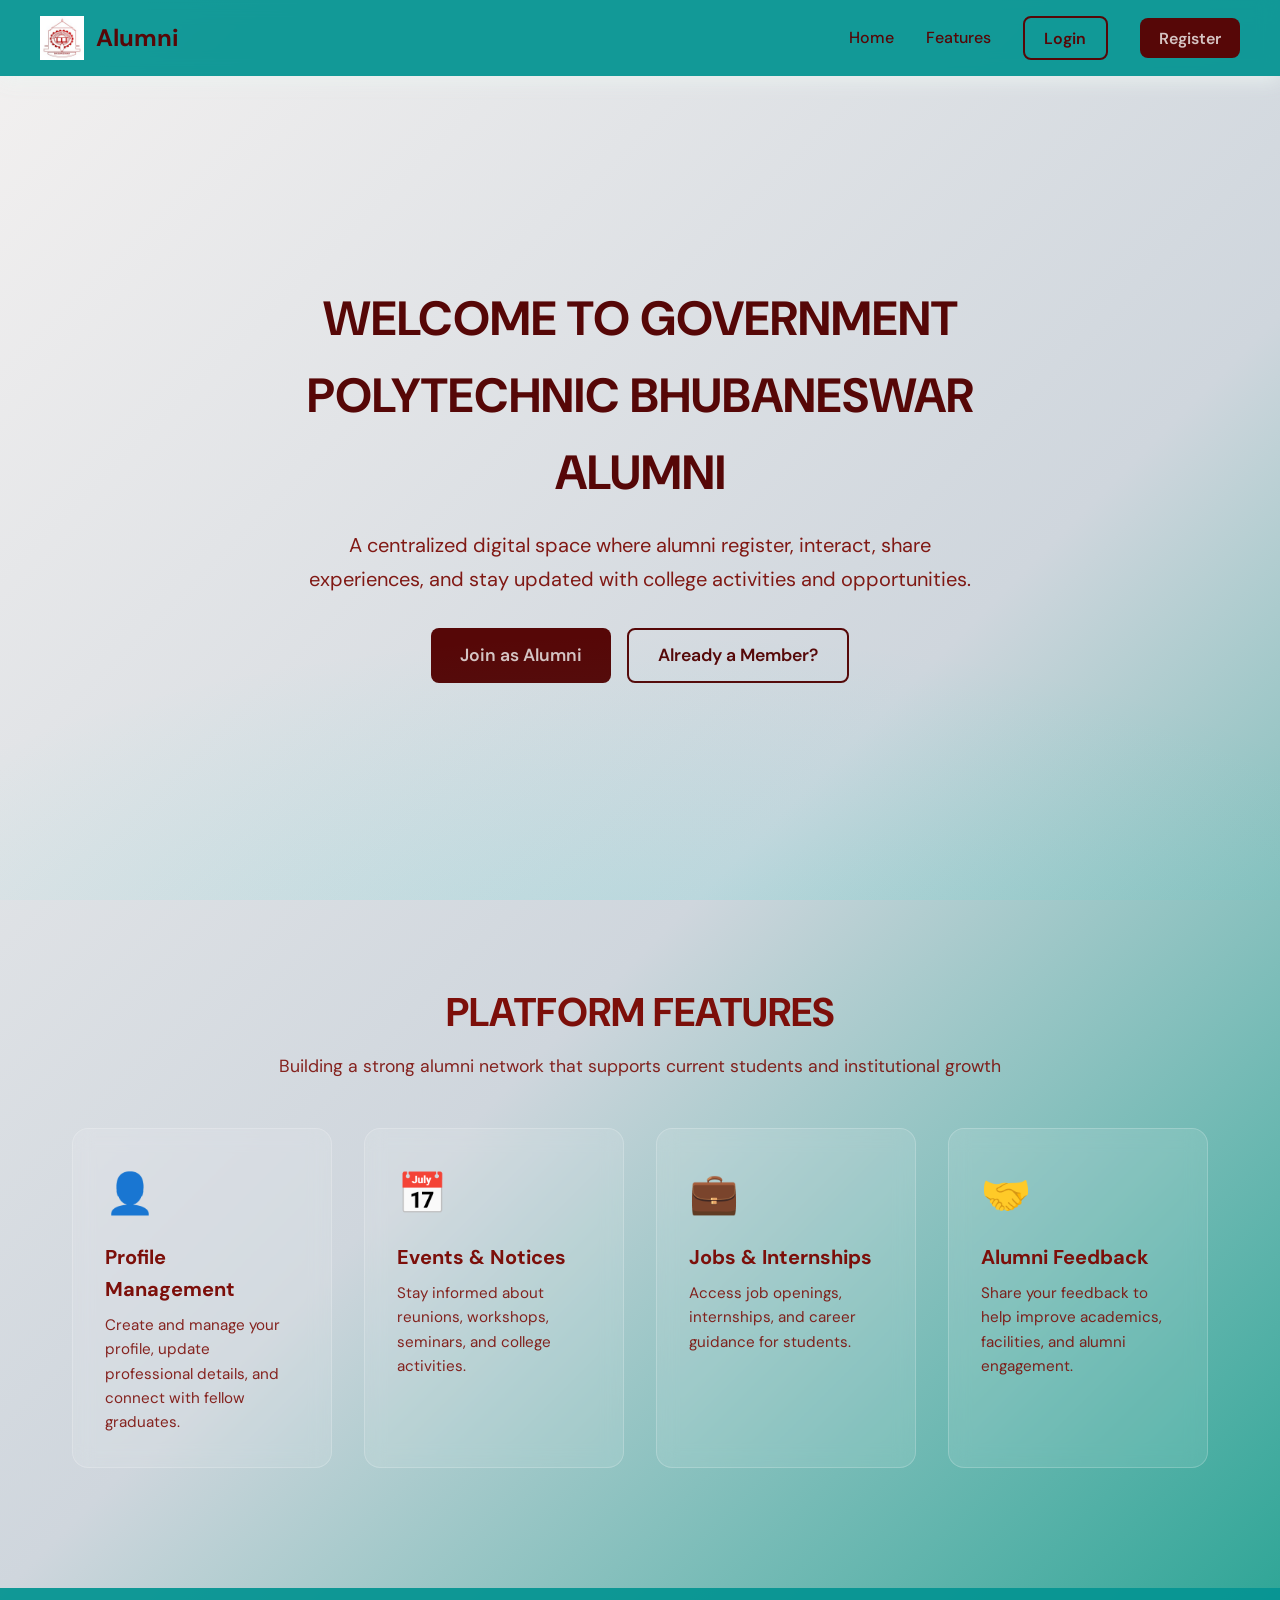
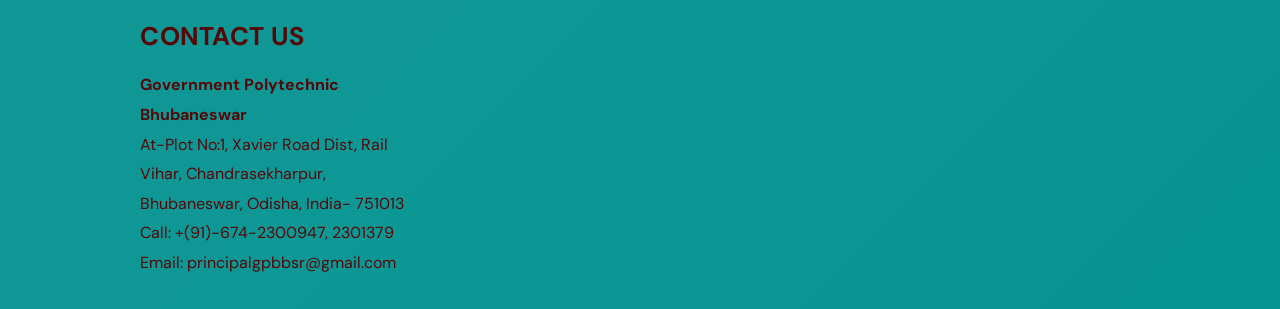
==== admin.html @ 73296e48 "first commit" ====
<!DOCTYPE html>
<html lang="en">
<head>
    <meta charset="UTF-8">
    <meta name="viewport" content="width=device-width, initial-scale=1.0">
    <title>Admin Panel | College Alumni Page</title>
    <link rel="stylesheet" href="styles.css">
</head>
<body>
    <nav class="navbar">
        <div class="nav-container">
            <a href="index.html" class="logo">Alumni Admin</a>
            <ul class="nav-links">
                <li><a href="index.html">Home</a></li>
                <li><button class="btn btn-outline logout-btn-nav" id="logoutBtn">Logout</button></li>
            </ul>
        </div>
    </nav>

    <header class="page-header">
        <h1>Admin Control Panel</h1>
        <p>Manage alumni, events, and job postings</p>
    </header>

    <div class="dashboard-nav tabs">
        <button class="tab-btn active" data-tab="pending">Pending Registrations</button>
        <button class="tab-btn" data-tab="alumni">Manage Alumni</button>
        <button class="tab-btn" data-tab="addEvent">Post Event</button>
        <button class="tab-btn" data-tab="addJob">Post Job</button>
    </div>

    <!-- Pending Registrations -->
    <section id="pending" class="content-section tab-content active">
        <h2>Pending Alumni Registrations</h2>
        <div id="pendingList"></div>
    </section>

    <!-- Manage Alumni -->
    <section id="alumni" class="content-section tab-content">
        <h2>Manage Alumni</h2>
        <input
            type="text"
            class="search-box admin-nav-search"
            id="adminNavSearch"
            placeholder="Search by name, email, company/college, batch year"
        >
        <div id="adminAlumniList" class="alumni-grid"></div>
    </section>

    <!-- Post Event -->
    <section id="addEvent" class="content-section tab-content">
        <h2>Post Event / Notice</h2>
        <div class="card">
            <form id="eventForm">
                <div class="form-group">
                    <label>Title</label>
                    <input type="text" id="eventTitle" required placeholder="Event or notice title">
                </div>
                <div class="form-group">
                    <label>Description</label>
                    <textarea id="eventDesc" rows="4" required placeholder="Event details..."></textarea>
                </div>
                <div class="form-row">
                    <div class="form-group">
                        <label>Date</label>
                        <input type="date" id="eventDate">
                    </div>
                    <div class="form-group">
                        <label>Type</label>
                        <select id="eventType">
                            <option value="event">Event</option>
                            <option value="notice">Notice</option>
                        </select>
                    </div>
                </div>
                <button type="submit" class="btn btn-primary">Publish</button>
            </form>
        </div>
    </section>

    <!-- Post Job -->
    <section id="addJob" class="content-section tab-content">
        <h2>Post Job / Internship</h2>
        <div class="card">
            <form id="jobForm">
                <div class="form-group">
                    <label>Title</label>
                    <input type="text" id="jobTitle" required placeholder="Job or internship title">
                </div>
                <div class="form-group">
                    <label>Company</label>
                    <input type="text" id="jobCompany" required placeholder="Company name">
                </div>
                <div class="form-group">
                    <label>Description</label>
                    <textarea id="jobDesc" rows="4" required placeholder="Job description and requirements..."></textarea>
                </div>
                <div class="form-row">
                    <div class="form-group">
                        <label>Type</label>
                        <select id="jobType">
                            <option value="job">Full-time Job</option>
                            <option value="internship">Internship</option>
                        </select>
                    </div>
                    <div class="form-group">
                        <label>Contact Email</label>
                        <input type="email" id="jobContact" placeholder="Apply at">
                    </div>
                </div>
                <button type="submit" class="btn btn-primary">Post</button>
            </form>
        </div>
    </section>

    <footer class="contact-footer">
        <div class="contact-footer-inner">
            <div class="contact-footer-text">
                <h3>CONTACT US</h3>
                <p class="contact-line"><strong>Government Polytechnic</strong></p>
                <p class="contact-line">Bhubaneswar</p>
                <p class="contact-line">At-Plot No: 1 Xavier Road Dist, Rail</p>
                <p class="contact-line">Vihar, Chandrasekharpur,</p>
                <p class="contact-line">Bhubaneswar, Odisha, India- 751013</p>
                <p class="contact-line">Call: + (91)-674-2300947, 2301379</p>
                <p class="contact-line">Email: principalpgpbbsr@gmail.com</p>
            </div>
        </div>
    </footer>

    <script src="data.js"></script>
    <script src="app.js"></script>
    <script>
        document.addEventListener('DOMContentLoaded', function() {
            if (!auth.isAdmin()) {
                window.location.href = 'index.html';
                return;
            }
            loadAdminPanel();
        });
    </script>
</body>
</html>
---- styles.css ----
/* College Alumni Page - Dynamic Blue Theme, White Font */
@import url('https://fonts.googleapis.com/css2?family=DM+Sans:wght@400;500;600;700&display=swap');

:root {
    --dynamic-blue: #f1eeedd1;
    --dynamic-blue-light: #cfd6dd;
    --dynamic-blue-dark: #099a86;
    --accent: #f6faf9;
    --white: #560707;
    --font-white: #7c0f0a;
    --shadow: rgba(235, 243, 241, 0.95);
}

* {
    margin: 0;
    padding: 0;
    box-sizing: border-box;
}

body {
    font-family: 'DM Sans', sans-serif;
    color: var(--font-white);
    background: linear-gradient(135deg, var(--dynamic-blue) 0%, var(--dynamic-blue-light) 50%, var(--dynamic-blue-dark) 100%);
    min-height: 100vh;
    line-height: 1.6;
}

/* Navbar */
.navbar {
    position: fixed;
    top: 0;
    left: 0;
    right: 0;
    background: rgba(7, 149, 147, 0.95);
    backdrop-filter: blur(10px);
    padding: 1rem 2rem;
    z-index: 1000;
    box-shadow: 0 4px 20px var(--shadow);
}

.nav-container {
    max-width: 1200px;
    margin: 0 auto;
    display: flex;
    justify-content: space-between;
    align-items: center;
}

.logo {
    display: flex;
    align-items: center;
    gap: 0.75rem;
    font-size: 1.5rem;
    font-weight: 700;
    color: var(--white);
    text-decoration: none;
}

.logo-img {
    width: 44px;
    height: 44px;
    object-fit: contain;
    flex-shrink: 0;
}

.logo span {
    color: var(--accent);
}

.nav-links {
    display: flex;
    list-style: none;
    gap: 2rem;
    align-items: center;
}

.nav-links a {
    color: var(--white);
    text-decoration: none;
    font-weight: 500;
    transition: opacity 0.2s;
}

.nav-links a:hover {
    opacity: 0.9;
}

/* Buttons */
.btn {
    padding: 0.6rem 1.2rem;
    border: none;
    border-radius: 8px;
    font-size: 1rem;
    font-weight: 600;
    cursor: pointer;
    transition: all 0.2s;
    font-family: inherit;
}

.btn-primary {
    background: var(--white);
    color: var(--dynamic-blue);
}

.btn-primary:hover {
    background: var(--accent);
    color: var(--white);
}

.btn-outline {
    background: transparent;
    color: var(--white);
    border: 2px solid var(--white);
}

.btn-outline:hover {
    background: var(--white);
    color: var(--dynamic-blue);
}

.btn-lg {
    padding: 0.9rem 1.8rem;
    font-size: 1.1rem;
}

.btn-block {
    width: 100%;
}

.mobile-menu-btn {
    display: none;
    flex-direction: column;
    gap: 5px;
    background: none;
    border: none;
    cursor: pointer;
    color: var(--white);
}

.mobile-menu-btn span {
    width: 24px;
    height: 2px;
    background: var(--white);
}

/* Hero */
.hero {
    min-height: 100vh;
    display: flex;
    align-items: center;
    justify-content: center;
    padding: 8rem 2rem 4rem;
    position: relative;
    overflow: hidden;
}

.hero-content {
    max-width: 700px;
    text-align: center;
}

.hero h1 {
    font-size: 3rem;
    font-weight: 700;
    margin-bottom: 1rem;
    color: var(--white);
}

.hero-subtitle {
    font-size: 1.25rem;
    opacity: 0.95;
    margin-bottom: 2rem;
    line-height: 1.7;
}

.hero-buttons {
    display: flex;
    gap: 1rem;
    justify-content: center;
    flex-wrap: wrap;
}

.hero-shape {
    position: absolute;
    bottom: -50%;
    left: -20%;
    width: 140%;
    height: 80%;
    background: radial-gradient(ellipse, rgba(21, 225, 218, 0.15) 0%, transparent 70%);
    pointer-events: none;
}

/* Features */
.features {
    padding: 5rem 2rem;
    max-width: 1200px;
    margin: 0 auto;
}

.features h2 {
    text-align: center;
    font-size: 2.5rem;
    margin-bottom: 0.5rem;
}

.section-subtitle {
    text-align: center;
    font-size: 1.1rem;
    opacity: 0.9;
    margin-bottom: 3rem;
}

.features-grid {
    display: grid;
    grid-template-columns: repeat(auto-fit, minmax(260px, 1fr));
    gap: 2rem;
}

.feature-card {
    background: rgba(255, 255, 255, 0.1);
    backdrop-filter: blur(10px);
    padding: 2rem;
    border-radius: 16px;
    border: 1px solid rgba(255, 255, 255, 0.2);
    transition: transform 0.2s, box-shadow 0.2s;
    cursor: pointer;
}

.feature-card:hover {
    transform: translateY(-4px);
    box-shadow: 0 12px 40px var(--shadow);
}

.feature-icon {
    font-size: 2.5rem;
    margin-bottom: 1rem;
}

.feature-card h3 {
    margin-bottom: 0.5rem;
    font-size: 1.25rem;
}

.feature-card p {
    opacity: 0.9;
    font-size: 0.95rem;
}

/* About */
.about {
    padding: 4rem 2rem;
    max-width: 800px;
    margin: 0 auto;
}

.about h2 {
    text-align: center;
    font-size: 2rem;
    margin-bottom: 2rem;
}

.objectives-list {
    list-style: none;
}

.objectives-list li {
    padding: 0.8rem 1rem;
    margin-bottom: 0.5rem;
    background: rgba(255, 255, 255, 0.08);
    border-radius: 8px;
    border-left: 4px solid var(--accent);
}

/* Modal */
.modal {
    display: none;
    position: fixed;
    top: 0;
    left: 0;
    right: 0;
    bottom: 0;
    background: rgba(0, 0, 0, 0.6);
    z-index: 2000;
    align-items: center;
    justify-content: center;
    padding: 2rem;
}

.modal.active {
    display: flex;
}

.modal-content {
    background: linear-gradient(135deg, var(--dynamic-blue-dark), var(--dynamic-blue));
    padding: 2.5rem;
    border-radius: 16px;
    max-width: 480px;
    width: 100%;
    position: relative;
    border: 1px solid rgba(255, 255, 255, 0.2);
}

.feedback-modal-content {
    max-width: 980px;
    max-height: 88vh;
    overflow-y: auto;
}

.modal-close {
    position: absolute;
    top: 1rem;
    right: 1.5rem;
    font-size: 1.5rem;
    cursor: pointer;
    opacity: 0.8;
}

.modal-close:hover {
    opacity: 1;
}

.modal h2 {
    margin-bottom: 1.5rem;
}

/* Forms */
.form-group {
    margin-bottom: 1.2rem;
}

.form-row {
    display: grid;
    grid-template-columns: 1fr 1fr;
    gap: 1rem;
}

.form-group label {
    display: block;
    margin-bottom: 0.4rem;
    font-weight: 500;
}

.form-group input,
.form-group select,
.form-group textarea {
    width: 100%;
    padding: 0.75rem 1rem;
    border: 1px solid rgba(255, 255, 255, 0.3);
    border-radius: 8px;
    background: rgba(255, 255, 255, 0.1);
    color: var(--white);
    font-family: inherit;
    font-size: 1rem;
}

.form-group select {
    cursor: pointer;
    padding-right: 2.75rem;
    -webkit-appearance: none;
    -moz-appearance: none;
    appearance: none;
    background-image:
        linear-gradient(45deg, transparent 50%, rgba(255, 255, 255, 0.85) 50%),
        linear-gradient(135deg, rgba(255, 255, 255, 0.85) 50%, transparent 50%);
    background-position:
        calc(100% - 18px) calc(1.05em + 2px),
        calc(100% - 13px) calc(1.05em + 2px);
    background-size: 6px 6px, 6px 6px;
    background-repeat: no-repeat;
}

.form-group select option {
    background-color: var(--dynamic-blue-dark);
    color: var(--white);
}

.form-group input::placeholder,
.form-group textarea::placeholder {
    color: rgba(86, 7, 7, 0.6);
}

.form-group input:focus,
.form-group select:focus,
.form-group textarea:focus {
    outline: none;
    border-color: var(--accent);
    box-shadow: 0 0 0 3px rgba(66, 165, 245, 0.22);
}

.error-msg {
    color: #ffcdd2;
    font-size: 0.9rem;
    margin-bottom: 0.5rem;
}

.success-msg {
    color: #a5d6a7;
    font-size: 0.9rem;
    margin-bottom: 0.5rem;
}

.link-button {
    background: none;
    border: none;
    color: rgba(255, 255, 255, 0.8);
    font-size: 0.9rem;
    text-decoration: underline;
    cursor: pointer;
    padding: 0;
    margin-bottom: 0.75rem;
}

.link-button:hover {
    color: var(--accent);
}

.forgot-section {
    display: none;
    margin-bottom: 0.75rem;
    padding-top: 0.75rem;
    border-top: 1px solid rgba(255, 255, 255, 0.15);
}

.forgot-section.active {
    display: block;
}

.toggle-section {
    display: none;
}

.toggle-section.active {
    display: block;
}

.forgot-title {
    font-size: 0.85rem;
    margin-bottom: 0.5rem;
    opacity: 0.85;
}

.form-footer {
    font-size: 0.8rem;
    opacity: 0.8;
    margin-top: 1rem;
}

/* Footer */
.footer {
    text-align: center;
    padding: 2rem;
    opacity: 0.8;
    font-size: 0.9rem;
}

/* Contact Footer */
.contact-footer {
    background: #079593f2;
    padding: 1.8rem 2rem;
    margin-top: 2.5rem;
}

.contact-footer-inner {
    max-width: 1000px;
    margin: 0 auto;
}

.contact-footer-text h3 {
    color: #560707;
    font-size: 1.6rem;
    margin-bottom: 1rem;
    letter-spacing: 0.5px;
}

.contact-footer-text .contact-line {
    color: #560707;
    margin: 0.35rem 0;
    font-size: 1rem;
    line-height: 1.5;
}

/* Dashboard & Admin Page Styles */
.page-header {
    padding: 6rem 2rem 2rem;
    text-align: center;
}

.page-header h1 {
    font-size: 2.5rem;
    margin-bottom: 0.5rem;
}

.dashboard-nav,
.tabs {
    display: flex;
    gap: 1rem;
    justify-content: center;
    flex-wrap: wrap;
    margin: 2rem 0;
    padding: 0 1rem;
}

.tab-btn {
    padding: 0.7rem 1.4rem;
    background: rgba(255, 255, 255, 0.192);
    border: 2px solid rgba(255, 255, 255, 0.3);
    color: var(--white);
    border-radius: 8px;
    cursor: pointer;
    font-weight: 600;
    transition: all 0.2s;
}

.tab-btn:hover,
.tab-btn.active {
    background: var(--white);
    color: var(--dynamic-blue);
    border-color: var(--white);
}

.content-section {
    max-width: 900px;
    margin: 0 auto 3rem;
    padding: 0 2rem;
}

.tab-content {
    display: none;
}

.tab-content.active {
    display: block;
}

.content-section h2 {
    margin-bottom: 1.5rem;
    font-size: 1.5rem;
}

.card {
    background: rgba(255, 255, 255, 0.1);
    backdrop-filter: blur(10px);
    border-radius: 12px;
    padding: 1.5rem;
    margin-bottom: 1rem;
    border: 1px solid rgba(255, 255, 255, 0.2);
}

.search-box {
    width: 100%;
    padding: 0.8rem 1rem;
    margin-bottom: 1rem;
    border: 1px solid rgba(255, 255, 255, 0.3);
    border-radius: 8px;
    background: rgba(255, 255, 255, 0.1);
    color: var(--white);
    font-size: 1rem;
}

.admin-nav-search {
    width: 100%;
    max-width: 420px;
    margin: 0.6rem 0 1rem;
}

.search-box::placeholder {
    color: rgba(86, 7, 7, 0.6);
}

.feedback-note {
    font-size: 0.9rem;
    margin: 0.8rem 0 0.6rem;
    color: #560707;
}

.feedback-status-group {
    display: none;
}

.feedback-status-group.active {
    display: grid;
}

.feedback-table-wrap {
    overflow-x: auto;
    margin-bottom: 1rem;
}

.feedback-table {
    width: 100%;
    border-collapse: collapse;
    min-width: 760px;
    background: rgba(0, 0, 0, 0.08);
}

.feedback-table th,
.feedback-table td {
    border: 1px solid rgba(255, 255, 255, 0.25);
    padding: 0.55rem;
    text-align: center;
    font-size: 0.9rem;
}

.feedback-table th:nth-child(2),
.feedback-table td:nth-child(2) {
    text-align: left;
}

.alumni-grid {
    display: grid;
    grid-template-columns: repeat(auto-fill, minmax(280px, 1fr));
    gap: 1rem;
}

.event-list,
.job-list {
    display: flex;
    flex-direction: column;
    gap: 1rem;
}

.profile-grid {
    display: grid;
    grid-template-columns: repeat(auto-fit, minmax(250px, 1fr));
    gap: 1.5rem;
}

.logout-btn {
    margin-top: 2rem;
}

/* Responsive */
@media (max-width: 768px) {
    .nav-links {
        display: none;
    }

    .mobile-menu-btn {
        display: flex;
    }

    .hero h1 {
        font-size: 2rem;
    }

    .hero-subtitle {
        font-size: 1rem;
    }

    .form-row {
        grid-template-columns: 1fr;
    }
}
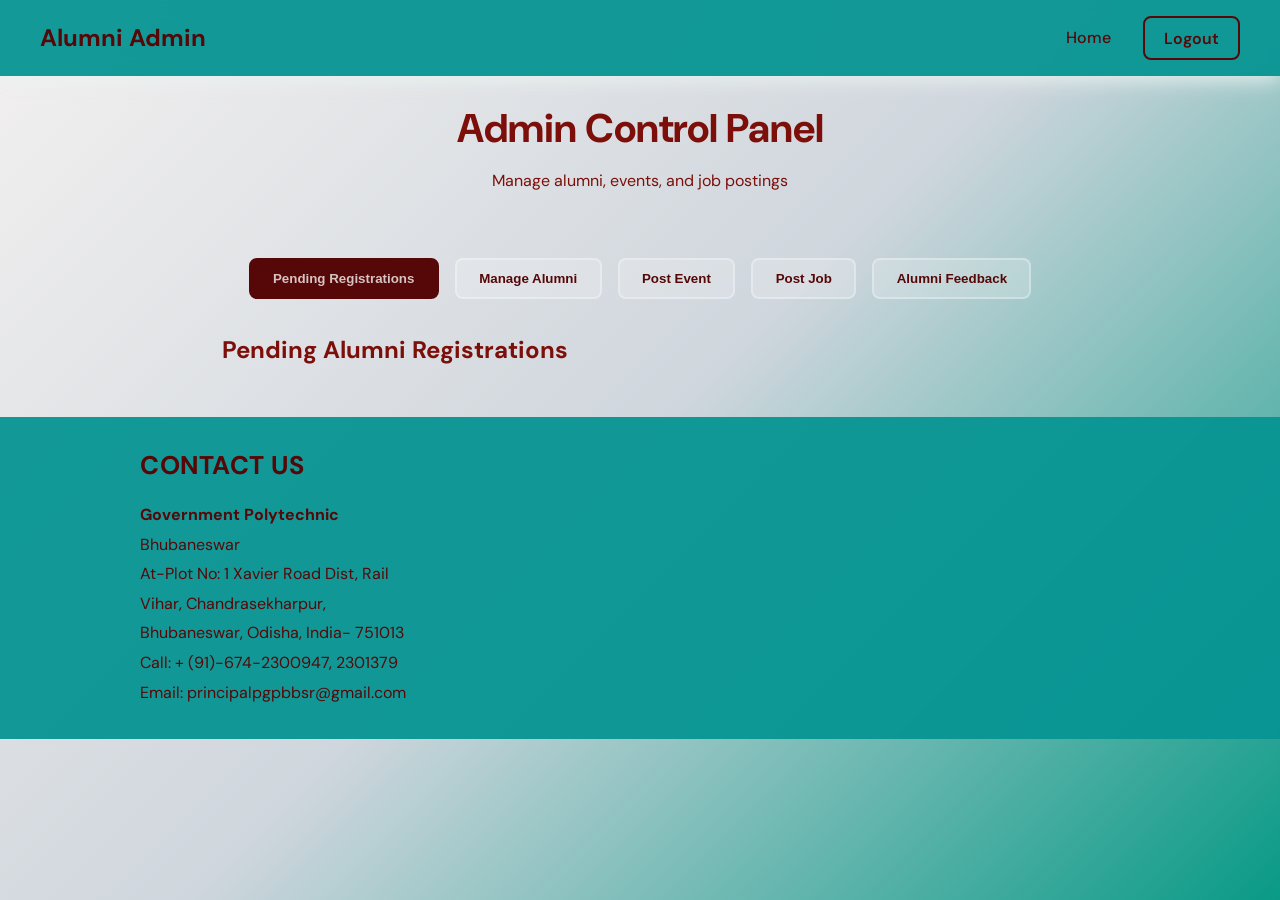
==== commit b41f058d: "initial commit" ====
--- a/admin.html
+++ b/admin.html
@@ -27,6 +27,7 @@
         <button class="tab-btn" data-tab="alumni">Manage Alumni</button>
         <button class="tab-btn" data-tab="addEvent">Post Event</button>
         <button class="tab-btn" data-tab="addJob">Post Job</button>
+        <button class="tab-btn" data-tab="feedback">Alumni Feedback</button>
     </div>
 
     <!-- Pending Registrations -->
@@ -113,6 +114,12 @@
         </div>
     </section>
 
+    <!-- Alumni Feedback -->
+    <section id="feedback" class="content-section tab-content">
+        <h2>Alumni Feedback</h2>
+        <div id="feedbackList"></div>
+    </section>
+
     <footer class="contact-footer">
         <div class="contact-footer-inner">
             <div class="contact-footer-text">
